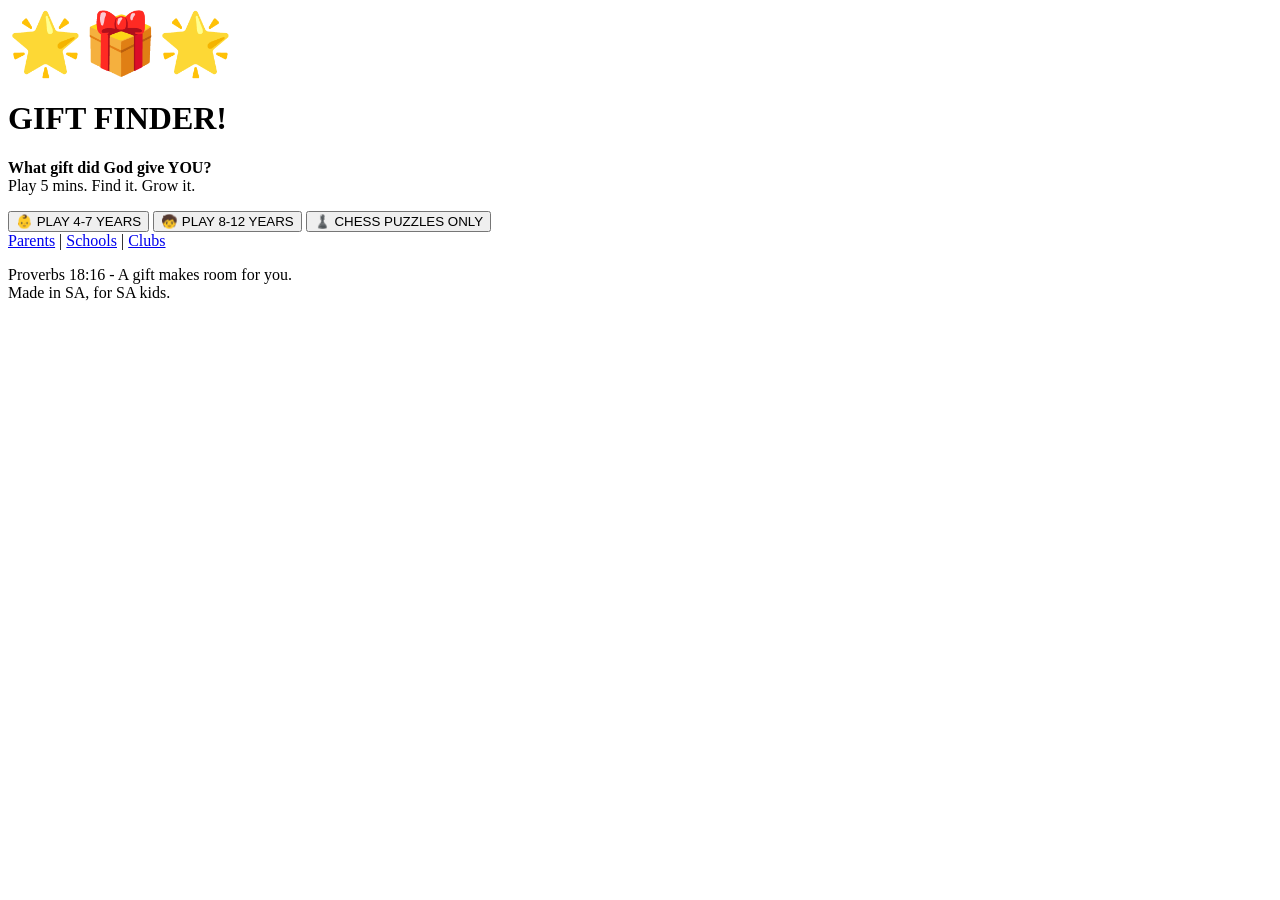
==== index.html @ 512982b3 "Add initial index.html for Gift Finder project" ====
<!DOCTYPE html><html><head><meta charset="UTF-8"><meta name="viewport" content="width=device-width,initial-scale=1">
<title>Gift Finder</title><link rel="stylesheet" href="css/style.css"></head>
<body><div class="box center">
<div style="font-size:60px">🌟🎁🌟</div><h1>GIFT FINDER!</h1>
<p><b>What gift did God give YOU?</b><br>Play 5 mins. Find it. Grow it.</p>
<button class="big" onclick="location.href='play.html?age=young'">👶 PLAY 4-7 YEARS</button>
<button class="big green" onclick="location.href='play.html?age=older'">🧒 PLAY 8-12 YEARS</button>
<button class="yellow" onclick="location.href='chess.html'">♟️ CHESS PUZZLES ONLY</button>
<nav><a href="parents.html">Parents</a> | <a href="schools.html">Schools</a> | <a href="clubs.html">Clubs</a></nav>
<p class="small">Proverbs 18:16 - A gift makes room for you.<br>Made in SA, for SA kids.</p>
</div></body></html>
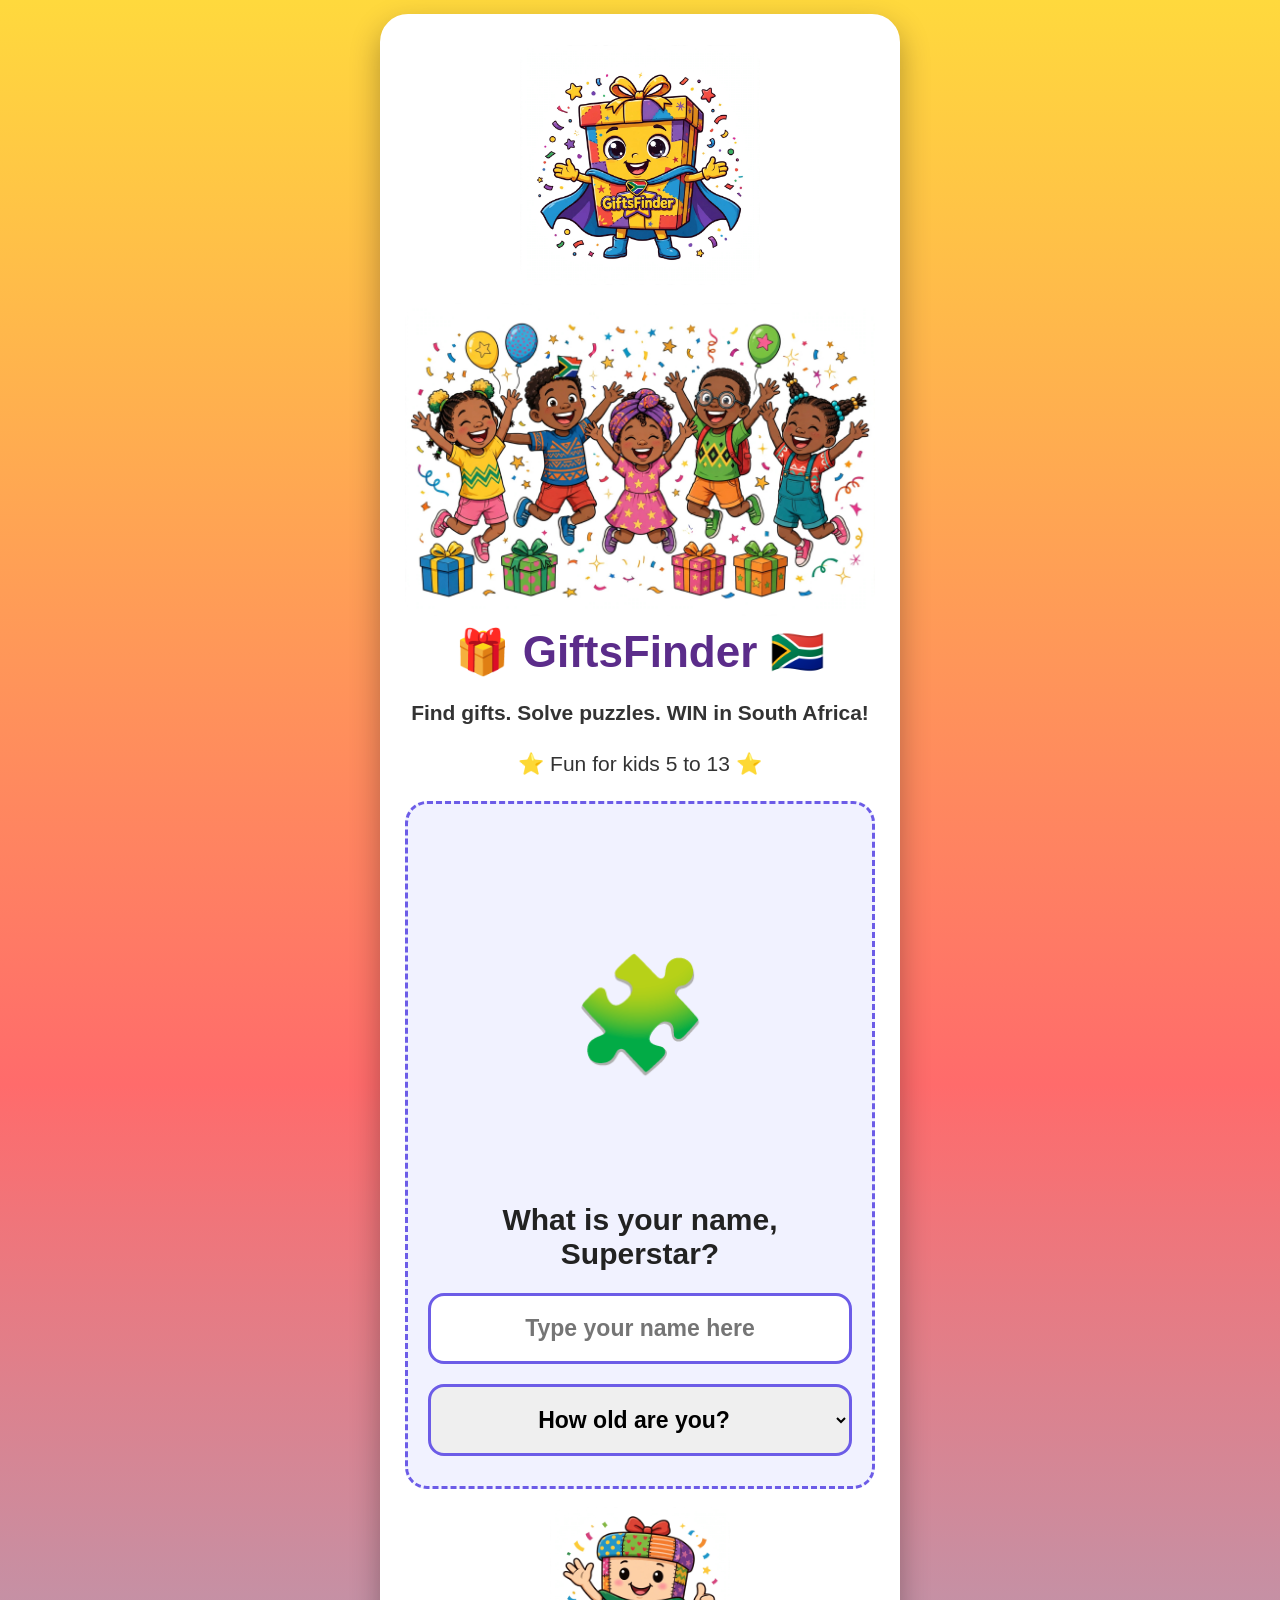
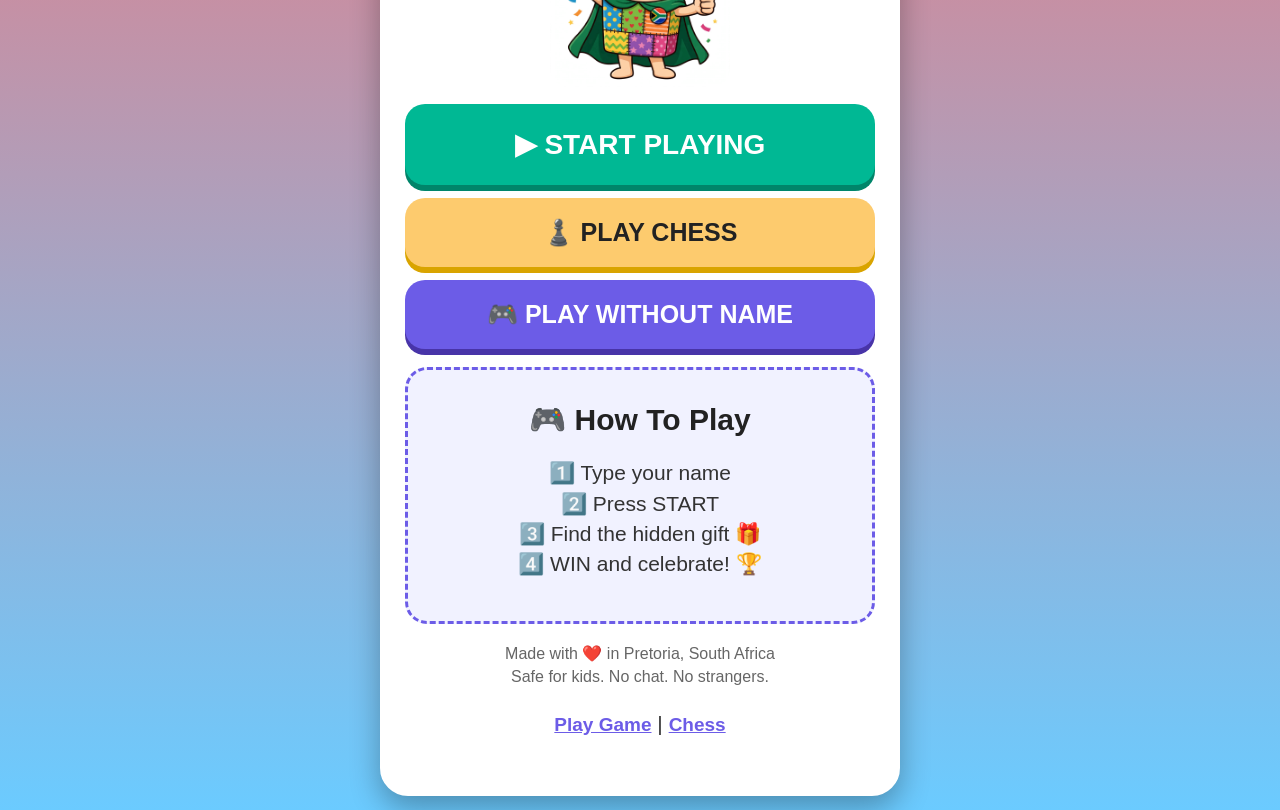
==== commit d1e71883: "Revamp index.html for GiftsFinder page Updated the HTML structure and content for the Gift Finder pa" ====
--- a/index.html
+++ b/index.html
@@ -1,11 +1,64 @@
-<!DOCTYPE html><html><head><meta charset="UTF-8"><meta name="viewport" content="width=device-width,initial-scale=1">
-<title>Gift Finder</title><link rel="stylesheet" href="css/style.css"></head>
-<body><div class="box center">
-<div style="font-size:60px">🌟🎁🌟</div><h1>GIFT FINDER!</h1>
-<p><b>What gift did God give YOU?</b><br>Play 5 mins. Find it. Grow it.</p>
-<button class="big" onclick="location.href='play.html?age=young'">👶 PLAY 4-7 YEARS</button>
-<button class="big green" onclick="location.href='play.html?age=older'">🧒 PLAY 8-12 YEARS</button>
-<button class="yellow" onclick="location.href='chess.html'">♟️ CHESS PUZZLES ONLY</button>
-<nav><a href="parents.html">Parents</a> | <a href="schools.html">Schools</a> | <a href="clubs.html">Clubs</a></nav>
-<p class="small">Proverbs 18:16 - A gift makes room for you.<br>Made in SA, for SA kids.</p>
-</div></body></html>
+<!DOCTYPE html>
+<html lang="en">
+<head>
+<meta charset="UTF-8">
+<meta name="viewport" content="width=device-width, initial-scale=1.0">
+<title>GiftsFinder - Find Gifts in South Africa!</title>
+<link rel="stylesheet" href="css/style.css">
+</head>
+<body>
+<div class="box center">
+
+<img src="fpic1.jpg" style="width:240px;border-radius:20px">
+<img src="fpic2.jpg" style="width:100%;border-radius:20px;margin-top:14px">
+
+<h1>🎁 GiftsFinder 🇿🇦</h1>
+<p><b>Find gifts. Solve puzzles. WIN in South Africa!</b></p>
+<p>⭐ Fun for kids 5 to 13 ⭐</p>
+
+<div class="card">
+<p class="emoji">🧩</p>
+<h2>What is your name, Superstar?</h2>
+<input id="kidName" placeholder="Type your name here">
+<select id="kidAge">
+<option value="">How old are you?</option>
+<option>5</option><option>6</option><option>7</option>
+<option>8</option><option>9</option><option>10</option>
+<option>11</option><option>12</option><option>13</option>
+</select>
+</div>
+
+<img src="fpic4.jpg" style="width:180px;border-radius:20px">
+
+<button class="big green" onclick="startGame()">▶ START PLAYING</button>
+<button class="yellow" onclick="go('chess.html')">♟️ PLAY CHESS</button>
+<button onclick="go('play.html')">🎮 PLAY WITHOUT NAME</button>
+
+<div class="card">
+<h2>🎮 How To Play</h2>
+<p>1️⃣ Type your name<br>
+2️⃣ Press START<br>
+3️⃣ Find the hidden gift 🎁<br>
+4️⃣ WIN and celebrate! 🏆</p>
+</div>
+
+<p class="small">Made with ❤️ in Pretoria, South Africa<br>
+Safe for kids. No chat. No strangers.</p>
+<p><a href="play.html">Play Game</a> | <a href="chess.html">Chess</a></p>
+
+</div>
+<script src="js/app.js"></script>
+<script>
+function go(page){window.location.href=page}
+function startGame(){
+var n=document.getElementById('kidName').value;
+var a=document.getElementById('kidAge').value;
+if(!n){alert('Please type your name, superstar!');return}
+localStorage.setItem('kidName',n);
+localStorage.setItem('kidAge',a);
+alert('Hello '+n+'! Lets find gifts! 🎁');
+window.location.href='play.html';
+}
+</script>
+</body>
+</html>
--- a/css/style.css
+++ b/css/style.css
@@ -0,0 +1,20 @@
+*{box-sizing:border-box}
+body{margin:0;font-family:Arial,sans-serif;background:linear-gradient(180deg,#FFD93D 0%,#FF6B6B 45%,#6BCBFF 100%);min-height:100vh;padding:14px}
+.box{max-width:520px;margin:0 auto;background:#fff;border-radius:28px;padding:26px 20px 30px;box-shadow:0 12px 30px rgba(0,0,0,.30);border:5px solid #fff}
+.center{text-align:center}
+h1{font-size:44px;line-height:1.1;margin:8px 0;color:#5B2C8A}
+h2{font-size:30px;margin:12px 0;color:#222}
+p{font-size:21px;line-height:1.45;color:#333}
+.small{font-size:16px;color:#666}
+button{display:block;width:100%;padding:20px 14px;margin:13px 0;font-size:25px;font-weight:900;border:0;border-radius:20px;cursor:pointer;background:#6C5CE7;color:#fff;box-shadow:0 6px 0 #4834A8}
+button:active{transform:translateY(4px);box-shadow:none}
+.green{background:#00B894;box-shadow:0 6px 0 #00856A}
+.yellow{background:#FDCB6E;color:#222;box-shadow:0 6px 0 #D9A400}
+.red{background:#FF6B6B;box-shadow:0 6px 0 #CC4444}
+.big{font-size:28px;padding:24px}
+input,select{width:100%;padding:19px;font-size:23px;border:3px solid #6C5CE7;border-radius:16px;margin:10px 0;text-align:center;font-weight:bold}
+.card{background:#F1F2FF;border:3px dashed #6C5CE7;border-radius:22px;padding:20px;margin:18px 0}
+.emoji{font-size:110px;display:block;animation:bounce 1s infinite}
+@keyframes bounce{0%,100%{transform:translateY(0)}50%{transform:translateY(-14px)}}
+.board{font-size:34px;line-height:1.15;background:#2D3436;color:#fff;padding:18px 6px;border-radius:16px;overflow-x:auto;letter-spacing:2px}
+a{font-size:19px;color:#6C5CE7;font-weight:bold}
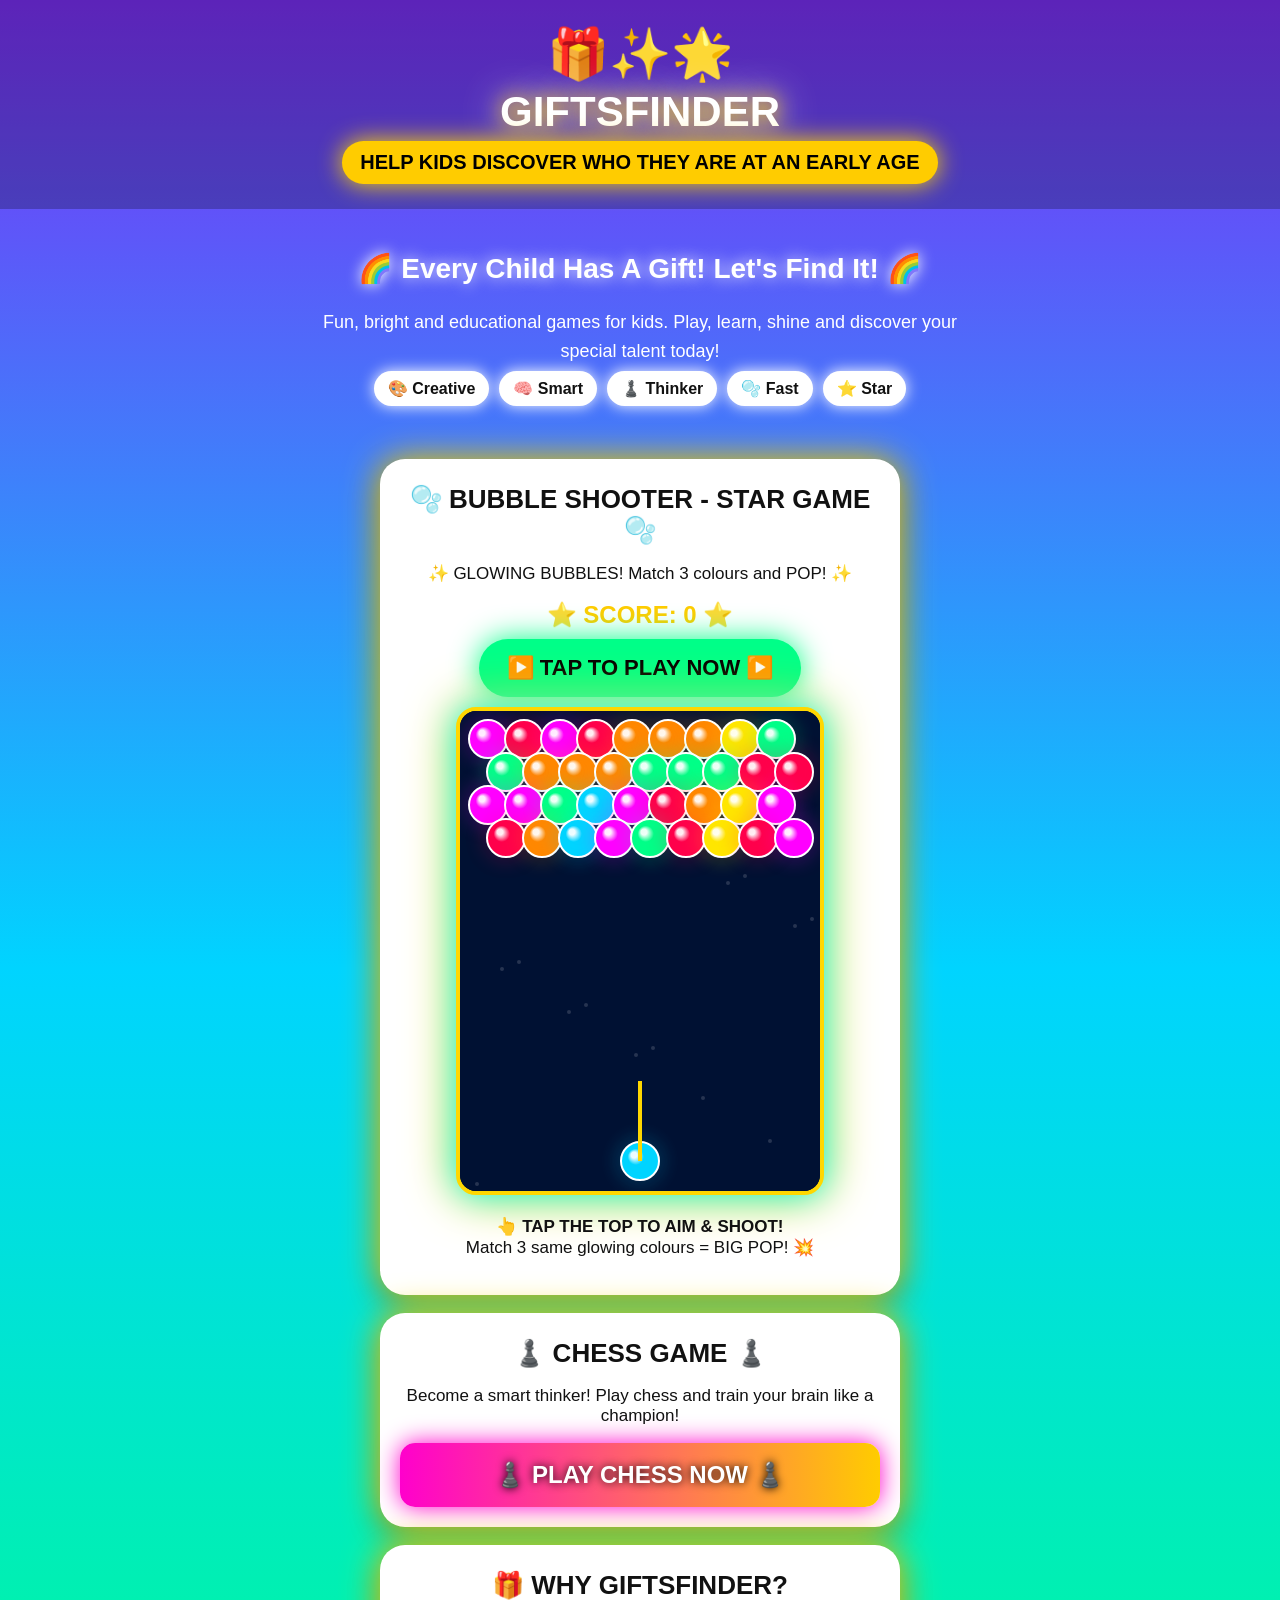
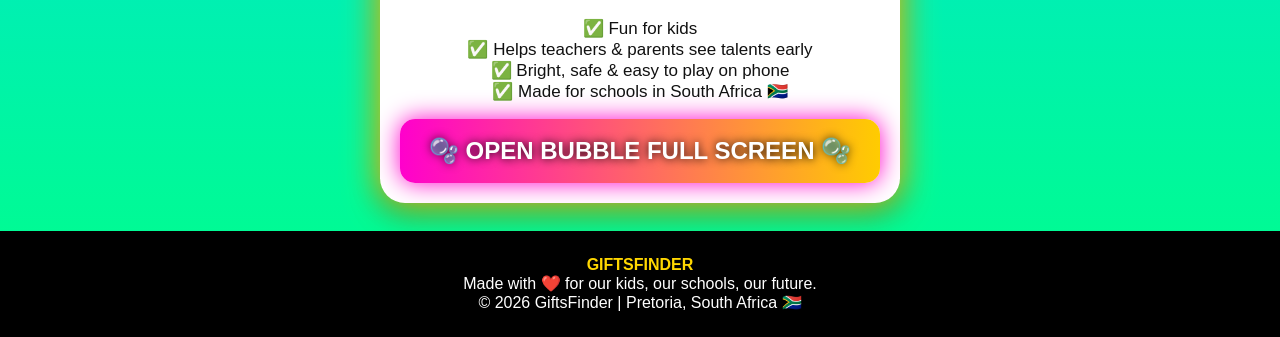
==== commit 24117853: "Revamp index.html with new styles and content" ====
--- a/index.html
+++ b/index.html
@@ -2,63 +2,126 @@
 <html lang="en">
 <head>
 <meta charset="UTF-8">
-<meta name="viewport" content="width=device-width, initial-scale=1.0">
-<title>GiftsFinder - Find Gifts in South Africa!</title>
-<link rel="stylesheet" href="css/style.css">
+<meta name="viewport" content="width=device-width,initial-scale=1">
+<title>GiftsFinder - Help Kids Discover Who They Are</title>
+<style>
+*{box-sizing:border-box}
+body{margin:0;font-family:Arial,sans-serif;background:linear-gradient(180deg,#7b2ff7,#00d4ff,#00ff88);color:#fff;text-align:center;min-height:100vh}
+header{padding:25px 15px;background:rgba(0,0,0,.25)}
+h1{font-size:42px;margin:5px;text-shadow:0 0 20px gold,0 0 40px #fff}
+.tag{font-size:20px;font-weight:bold;background:#ffcc00;color:#000;display:inline-block;padding:10px 18px;border-radius:30px;box-shadow:0 0 25px gold}
+.hero{padding:20px 15px}
+.hero h2{font-size:28px;text-shadow:0 0 15px #fff}
+.hero p{font-size:18px;max-width:650px;margin:auto;line-height:1.6}
+.badges span{display:inline-block;background:#fff;color:#111;padding:8px 14px;border-radius:20px;margin:5px;font-weight:bold;box-shadow:0 0 15px #fff}
+.games{padding:10px}
+.card{background:#fff;color:#111;max-width:520px;margin:18px auto;padding:20px;border-radius:25px;box-shadow:0 0 35px gold,0 10px 30px rgba(0,0,0,.4)}
+.card h3{font-size:26px;margin:5px}
+.card p{font-size:17px}
+.btn{display:block;background:linear-gradient(90deg,#ff00cc,#ffcc00);color:#fff;text-decoration:none;padding:18px;border-radius:15px;font-size:24px;font-weight:bold;box-shadow:0 0 25px #ff00cc;margin-top:12px;text-shadow:0 0 10px #000}
+canvas{background:#001133;border:4px solid gold;border-radius:20px;max-width:95%;box-shadow:0 0 35px cyan,0 0 50px gold;touch-action:none}
+#score{font-size:24px;font-weight:bold;color:#ffcc00}
+#playBtn{padding:16px 28px;font-size:22px;font-weight:bold;border:0;border-radius:30px;background:#00ff88;box-shadow:0 0 30px #00ff88;cursor:pointer;margin:10px}
+footer{padding:25px;background:#000;color:#fff;font-size:16px}
+footer b{color:gold}
+</style>
 </head>
 <body>
-<div class="box center">
+<header>
+<div style="font-size:50px">🎁✨🌟</div>
+<h1>GIFTSFINDER</h1>
+<div class="tag">HELP KIDS DISCOVER WHO THEY ARE AT AN EARLY AGE</div>
+</header>
 
-<img src="fpic1.jpg" style="width:240px;border-radius:20px">
-<img src="fpic2.jpg" style="width:100%;border-radius:20px;margin-top:14px">
+<div class="hero">
+<h2>🌈 Every Child Has A Gift! Let's Find It! 🌈</h2>
+<p>Fun, bright and educational games for kids. Play, learn, shine and discover your special talent today!</p>
+<div class="badges"><span>🎨 Creative</span><span>🧠 Smart</span><span>♟️ Thinker</span><span>🫧 Fast</span><span>⭐ Star</span></div>
+</div>
 
-<h1>🎁 GiftsFinder 🇿🇦</h1>
-<p><b>Find gifts. Solve puzzles. WIN in South Africa!</b></p>
-<p>⭐ Fun for kids 5 to 13 ⭐</p>
+<div class="games">
 
 <div class="card">
-<p class="emoji">🧩</p>
-<h2>What is your name, Superstar?</h2>
-<input id="kidName" placeholder="Type your name here">
-<select id="kidAge">
-<option value="">How old are you?</option>
-<option>5</option><option>6</option><option>7</option>
-<option>8</option><option>9</option><option>10</option>
-<option>11</option><option>12</option><option>13</option>
-</select>
+<h3>🫧 BUBBLE SHOOTER - STAR GAME 🫧</h3>
+<p>✨ GLOWING BUBBLES! Match 3 colours and POP! ✨</p>
+<div id="score">⭐ SCORE: 0 ⭐</div>
+<button id="playBtn" onclick="startGame()">▶️ TAP TO PLAY NOW ▶️</button><br>
+<canvas id="c" width="360" height="480"></canvas>
+<p>👆 <b>TAP THE TOP TO AIM & SHOOT!</b><br>Match 3 same glowing colours = BIG POP! 💥</p>
 </div>
 
-<img src="fpic4.jpg" style="width:180px;border-radius:20px">
-
-<button class="big green" onclick="startGame()">▶ START PLAYING</button>
-<button class="yellow" onclick="go('chess.html')">♟️ PLAY CHESS</button>
-<button onclick="go('play.html')">🎮 PLAY WITHOUT NAME</button>
+<div class="card">
+<h3>♟️ CHESS GAME ♟️</h3>
+<p>Become a smart thinker! Play chess and train your brain like a champion!</p>
+<a class="btn" href="chess.html">♟️ PLAY CHESS NOW ♟️</a>
+</div>
 
 <div class="card">
-<h2>🎮 How To Play</h2>
-<p>1️⃣ Type your name<br>
-2️⃣ Press START<br>
-3️⃣ Find the hidden gift 🎁<br>
-4️⃣ WIN and celebrate! 🏆</p>
+<h3>🎁 WHY GIFTSFINDER?</h3>
+<p>✅ Fun for kids<br>✅ Helps teachers & parents see talents early<br>✅ Bright, safe & easy to play on phone<br>✅ Made for schools in South Africa 🇿🇦</p>
+<a class="btn" href="bubble.html">🫧 OPEN BUBBLE FULL SCREEN 🫧</a>
 </div>
 
-<p class="small">Made with ❤️ in Pretoria, South Africa<br>
-Safe for kids. No chat. No strangers.</p>
-<p><a href="play.html">Play Game</a> | <a href="chess.html">Chess</a></p>
+</div>
 
-</div>
-<script src="js/app.js"></script>
+<footer>
+<b>GIFTSFINDER</b><br>
+Made with ❤️ for our kids, our schools, our future.<br>
+© 2026 GiftsFinder | Pretoria, South Africa 🇿🇦
+</footer>
+
 <script>
-function go(page){window.location.href=page}
+const cv=document.getElementById('c'),ctx=cv.getContext('2d');
+const colors=['#ff004c','#00ff88','#ffe600','#00d4ff','#ff00ff','#ff8800'];
+let bubbles=[],ball=null,score=0,playing=false,angle=-Math.PI/2;
+function nb(x,y){return{x:x,y:y,r:19,c:colors[Math.floor(Math.random()*colors.length)]}}
 function startGame(){
-var n=document.getElementById('kidName').value;
-var a=document.getElementById('kidAge').value;
-if(!n){alert('Please type your name, superstar!');return}
-localStorage.setItem('kidName',n);
-localStorage.setItem('kidAge',a);
-alert('Hello '+n+'! Lets find gifts! 🎁');
-window.location.href='play.html';
+playing=true;score=0;bubbles=[];
+for(let r=0;r<4;r++)for(let i=0;i<9;i++){let b=nb(28+i*36+(r%2?18:0),28+r*33);bubbles.push(b)}
+ball=nb(180,450);
+document.getElementById('playBtn').innerText='🔥 PLAYING! KEEP SHOOTING! 🔥';
+draw();
 }
+function drawBubble(b){
+let g=ctx.createRadialGradient(b.x-6,b.y-6,3,b.x,b.y,20);
+g.addColorStop(0,'#ffffff');g.addColorStop(.3,b.c);g.addColorStop(1,b.c);
+ctx.beginPath();ctx.arc(b.x,b.y,b.r,0,7);ctx.fillStyle=g;ctx.fill();
+ctx.shadowBlur=18;ctx.shadowColor=b.c;ctx.strokeStyle='#fff';ctx.lineWidth=2;ctx.stroke();ctx.shadowBlur=0;
+}
+function draw(){
+ctx.clearRect(0,0,360,480);
+ctx.fillStyle='#001133';ctx.fillRect(0,0,360,480);
+ctx.fillStyle='rgba(255,255,255,.15)';
+for(let i=0;i<20;i++){ctx.beginPath();ctx.arc((i*67)%360,(i*43)%480,2,0,7);ctx.fill()}
+bubbles.forEach(drawBubble);
+if(ball)drawBubble(ball);
+if(ball){ctx.beginPath();ctx.moveTo(180,450);ctx.lineTo(180+Math.cos(angle)*80,450+Math.sin(angle)*80);ctx.strokeStyle='gold';ctx.lineWidth=4;ctx.stroke()}
+document.getElementById('score').innerText='⭐ SCORE: '+score+' ⭐';
+}
+function shoot(mx,my){
+if(!playing||!ball)return;
+angle=Math.atan2(my-450,mx-180);
+let bx=180,by=450,cur=ball;ball=null;
+let iv=setInterval(()=>{
+bx+=Math.cos(angle)*11;by+=Math.sin(angle)*11;
+if(bx<20||bx>340)angle=Math.PI-angle;
+let hit=bubbles.find(b=>Math.hypot(b.x-bx,b.y-by)<36);
+if(hit||by<28){
+clearInterval(iv);
+let n=nb(Math.max(20,Math.min(340,bx)),Math.max(26,by));n.c=cur.c;bubbles.push(n);
+let same=bubbles.filter(b=>b.c===n.c&&Math.hypot(b.x-n.x,b.y-n.y)<75);
+if(same.length>=2){same.forEach(b=>b.dead=true);n.dead=true;score+=same.length*20+20}
+bubbles=bubbles.filter(b=>!b.dead);
+ball=nb(180,450);draw();
+}
+draw();
+if(ball===null){}else{let t=nb(bx,by);t.c=cur.c;drawBubble(t)}
+},30);
+}
+cv.addEventListener('click',e=>{const r=cv.getBoundingClientRect();shoot((e.clientX-r.left)*(360/r.width),(e.clientY-r.top)*(480/r.height))});
+cv.addEventListener('touchstart',e=>{const r=cv.getBoundingClientRect();let t=e.touches[0];shoot((t.clientX-r.left)*(360/r.width),(t.clientY-r.top)*(480/r.height))});
+for(let r=0;r<4;r++)for(let i=0;i<9;i++)bubbles.push(nb(28+i*36+(r%2?18:0),28+r*33));
+ball=nb(180,450);draw();
 </script>
 </body>
 </html>
